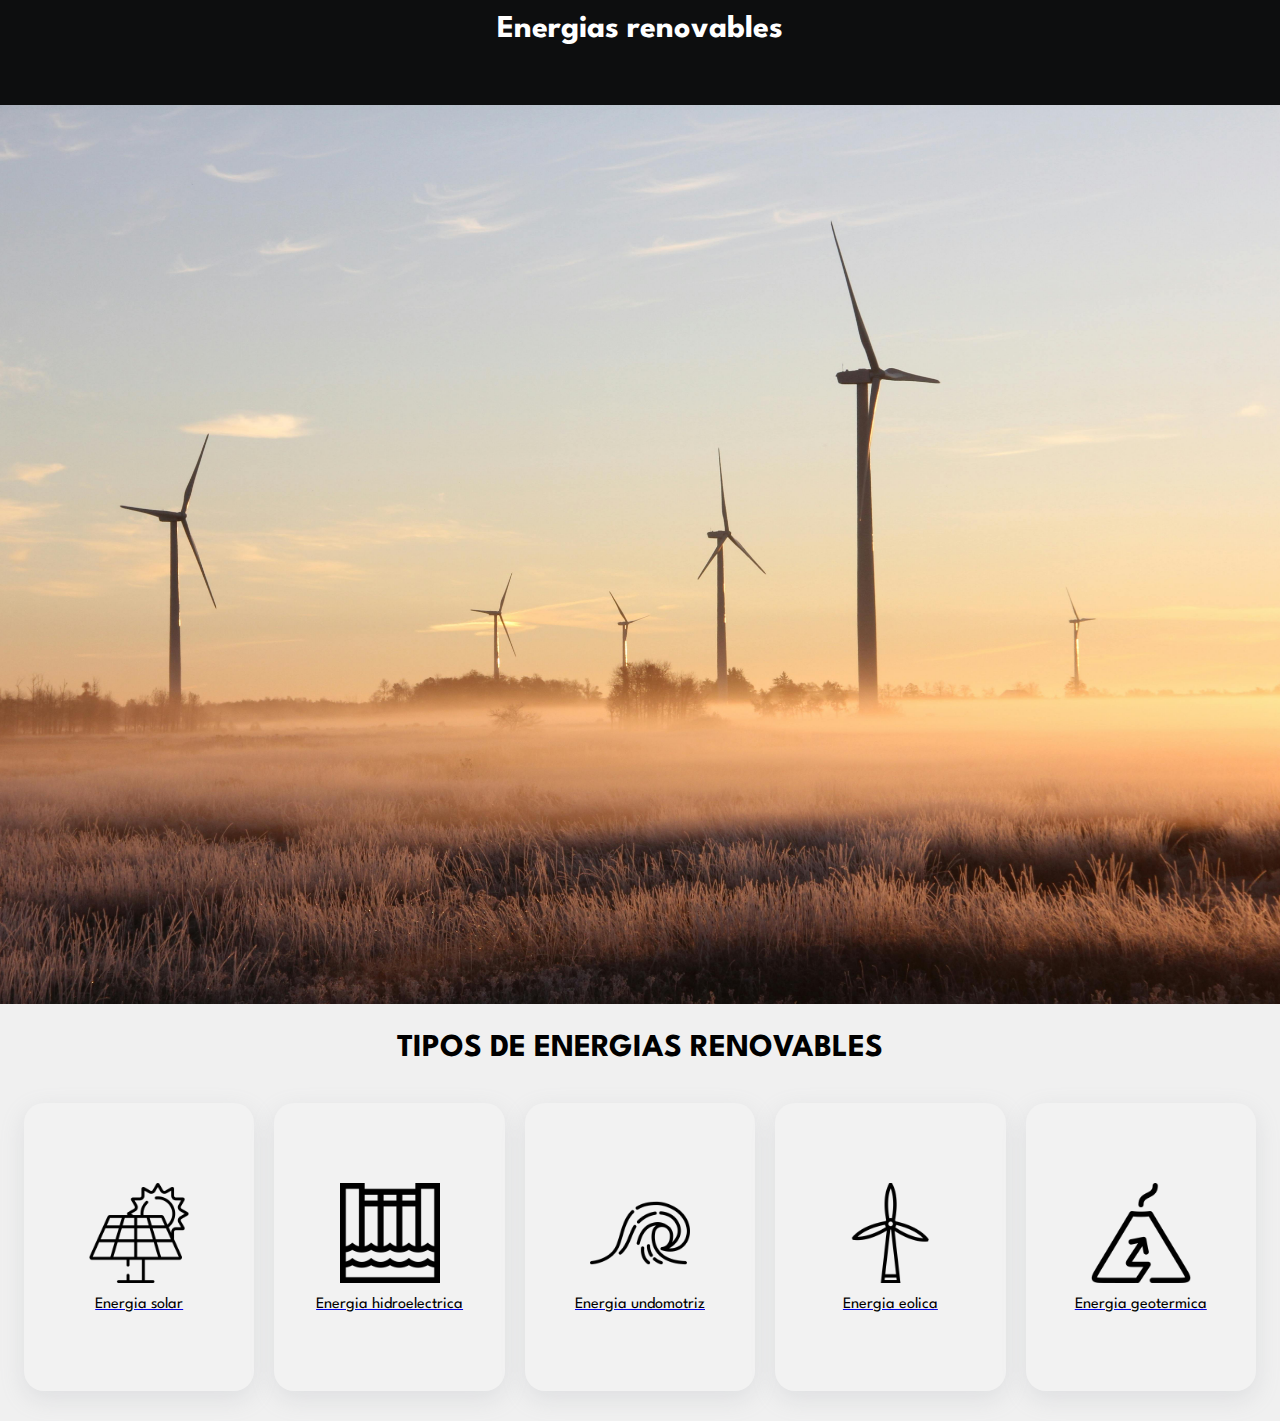
==== index.html @ 832289ff "Commi initial" ====
<!DOCTYPE html>
<html lang="en">
    <head>
        <meta charset="UTF-8">
        <meta name="viewport" content="width=device-width, initial-scale=1.0">
        <link href="https://fonts.googleapis.com/css?family=Spartan&display=swap" rel="stylesheet">
        <link  rel="icon"   href="./img/smart.png" type="image/png" />
        <link rel="stylesheet" href="css/index.css">
        <link rel="stylesheet" href="css/slider.css">
        <link rel="stylesheet" href="css/nivo-slider.css">
        <title>Energias renovables</title>
    </head>
    <header>
        <h1 class="logo">Energias renovables</h1>
    </header>
    <body>
        <div class="img"></div>
        <div class="box-tipos">
            <h1>TIPOS DE ENERGIAS RENOVABLES</h1>
            <div class="card">
                <a href="#"> <img src="img-boxs/power.png" alt="power" style="width: 100px; height: 100px;"> <p>Energia solar</p></a>
            </div>
            <div class="card">
                <a href="#"> <img src="img-boxs/hydroelectricity.png" alt="power" style="width: 100px; height: 100px;"><p> Energia hidroelectrica</p></a>
            </div>
            <div class="card">
                <a href="#"> <img src="img-boxs/wave.png" alt="power" style="width: 100px; height: 100px;"> <p>Energia undomotriz</p></a>
            </div>
            <div class="card">
                <a href="#"> <img src="img-boxs/wind.png" alt="power" style="width: 100px; height: 100px;"> <p>Energia eolica</p></a>
            </div>
            <div class="card">
                <a href="#"> <img src="img-boxs/geothermal-energy.png" alt="power" style="width: 100px; height: 100px;"> <p> Energia geotermica </p></a>
            </div>
        </div>
    </body>
</html>
---- css/index.css ----
*{
    margin: 0;
}

header {
    background-color: #0D0E0F;
    color: #fff;
    height: 105px;
    text-align: center;
    box-shadow: 0 3px 5px 0.3px rgba(0, 0, 0, .24);
}

body {
    background-color: #f0f0f0;
}

.logo {
    font-family: 'Spartan', sans-serif;
    padding-top: 15px;
    margin-bottom: 20px;
    font-weight: bold;
}

.img {
    background: url(../img-slider/background.jpg);
    height: calc(108vh - 73px);
    background-position: center;
    background-repeat: no-repeat;
    background-size: cover;
    z-index: 100;
}

.box-tipos {
    width: 100%;
    text-align: center;
    padding: 30px 0; /* Padding superior e inferior */
    display: flex;
    flex-wrap: wrap;
    justify-content: center;
    gap: 20px; /* Espacio entre los cards */
}

.box-tipos h1 {
    font-family: 'Spartan', sans-serif;
    margin-bottom: 20px; /* Separación inferior del título */
    width: 100%;
}

.box-tipos p {
    font-family: 'Spartan', sans-serif;
    color: black;
    padding-top: 10px;
}

.card {
    display: flex;
    flex-direction: column;
    align-items: center;
    justify-content: center;
    width: 18%;
    height: 18rem;
    background-color: #F2F2F2;
    border-radius: 20px;
    box-shadow: rgba(149, 157, 165, 0.2) 0px 8px 24px;
    text-align: center;
}

.card:hover {
    background-color: #DBDBDB;
}
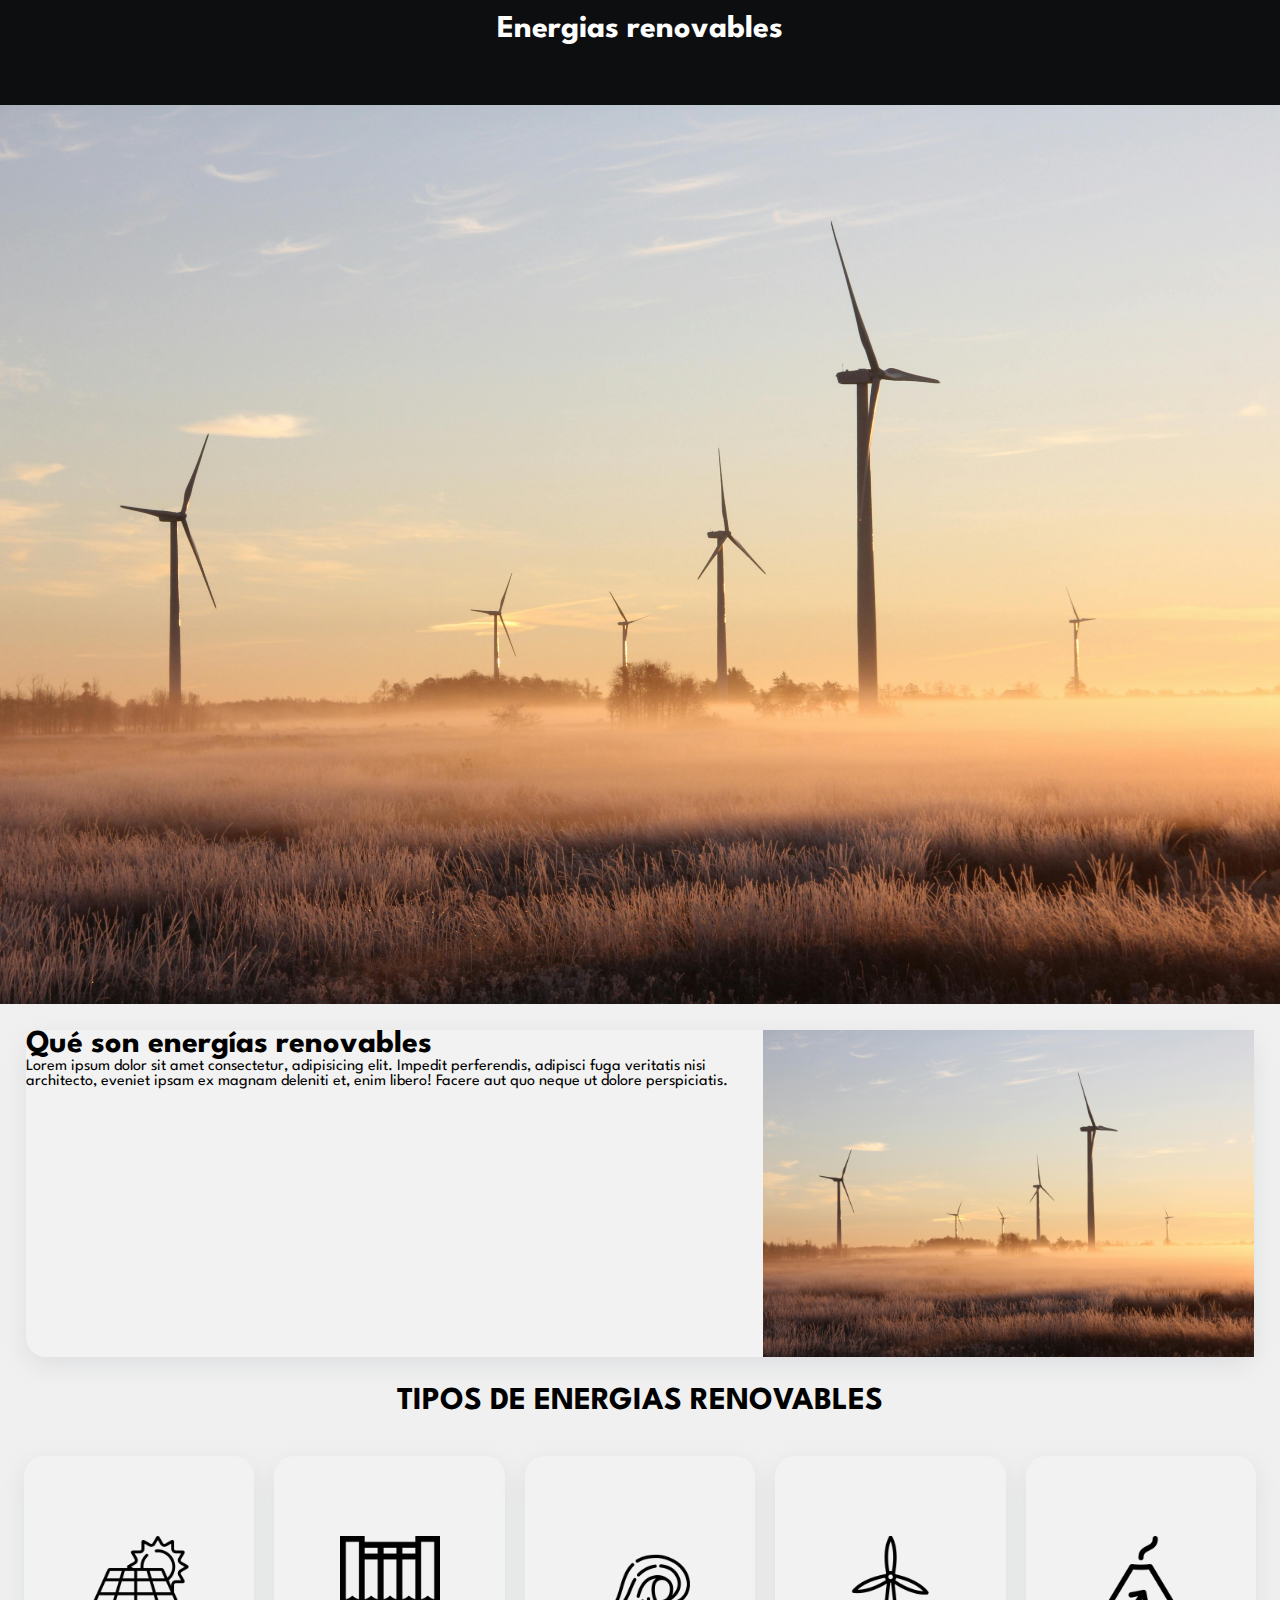
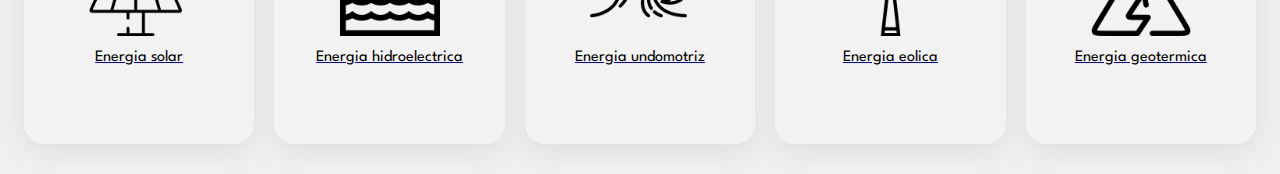
==== commit 3d8e9b2c: "Se agrega información para continuar con desarrollo" ====
--- a/index.html
+++ b/index.html
@@ -15,6 +15,15 @@
     </header>
     <body>
         <div class="img"></div>
+        <div class="content">
+            <div class="text">
+                <h1>Qué son energías renovables</h1>
+                <p>Lorem ipsum dolor sit amet consectetur, adipisicing elit. Impedit perferendis, adipisci fuga veritatis nisi architecto, eveniet ipsam ex magnam deleniti et, enim libero! Facere aut quo neque ut dolore perspiciatis.</p>
+            </div>
+            <img class="img-info" src="img-slider/background.jpg" alt="">
+        </div>
+
+
         <div class="box-tipos">
             <h1>TIPOS DE ENERGIAS RENOVABLES</h1>
             <div class="card">
--- a/css/index.css
+++ b/css/index.css
@@ -21,6 +21,26 @@
     font-weight: bold;
 }
 
+.content {
+    width: 96%;
+    margin: auto;
+    background-color: #F2F2F2;
+    border-radius: 20px;
+    display: flex;
+    box-shadow: rgba(149, 157, 165, 0.2) 0px 8px 24px;
+}
+
+.text {
+    flex: 1;
+    font-family: 'Spartan', sans-serif;
+}
+
+.img-info {
+    width: 40%;
+    max-width: 100%; /* Asegura que la imagen no sobrepase el contenedor */
+    height: auto; /* Mantiene la proporción de la imagen */
+}
+
 .img {
     background: url(../img-slider/background.jpg);
     height: calc(108vh - 73px);
@@ -28,6 +48,7 @@
     background-repeat: no-repeat;
     background-size: cover;
     z-index: 100;
+    margin-bottom: 2%;
 }
 
 .box-tipos {
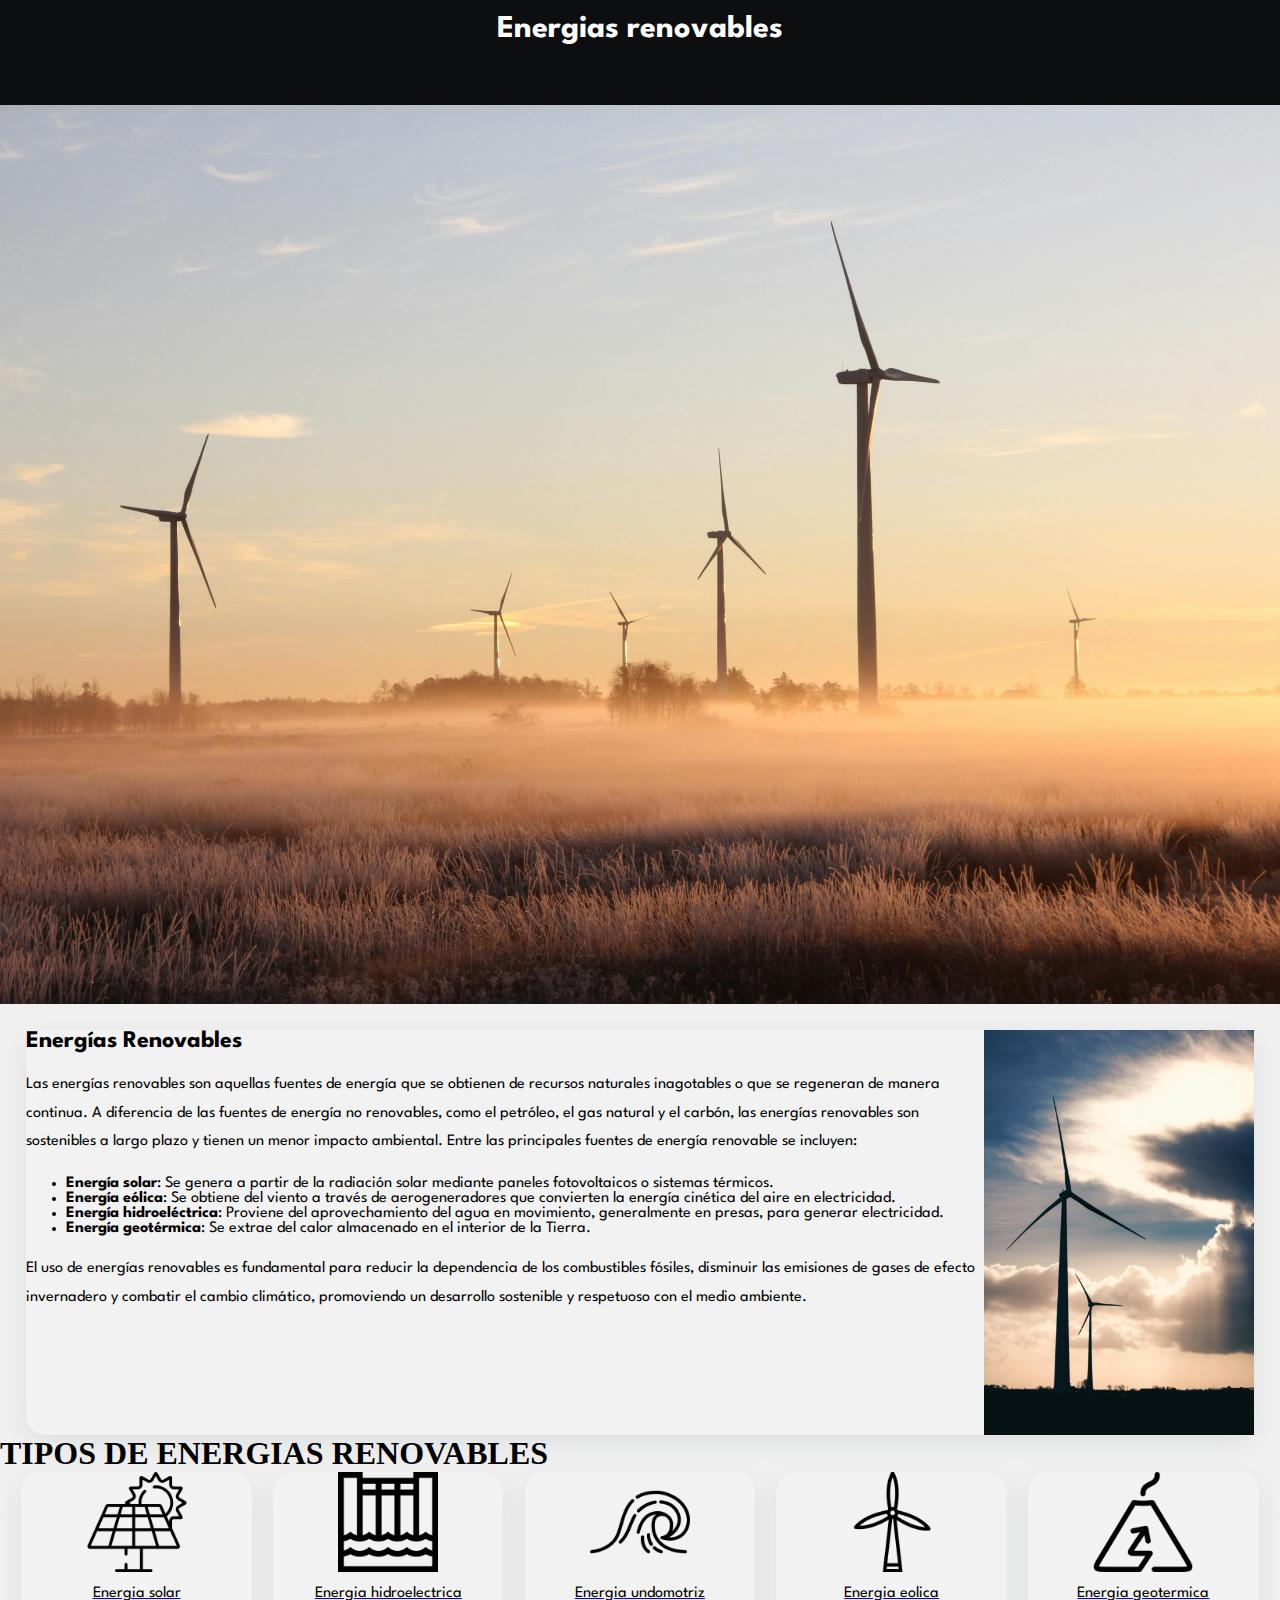
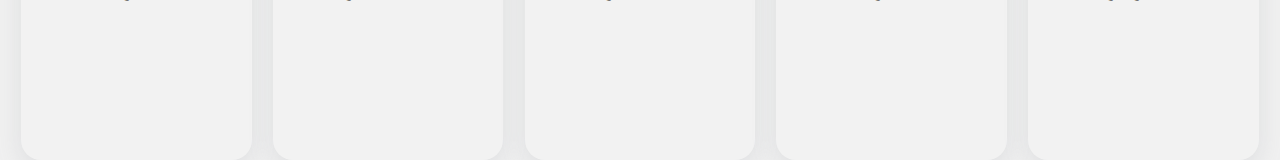
==== commit ed5669bc: "Se ajusta y agrega nueva información" ====
--- a/index.html
+++ b/index.html
@@ -17,15 +17,22 @@
         <div class="img"></div>
         <div class="content">
             <div class="text">
-                <h1>Qué son energías renovables</h1>
-                <p>Lorem ipsum dolor sit amet consectetur, adipisicing elit. Impedit perferendis, adipisci fuga veritatis nisi architecto, eveniet ipsam ex magnam deleniti et, enim libero! Facere aut quo neque ut dolore perspiciatis.</p>
+                <h2>Energías Renovables</h2>
+                <p>Las energías renovables son aquellas fuentes de energía que se obtienen de recursos naturales inagotables o que se regeneran de manera continua. A diferencia de las fuentes de energía no renovables, como el petróleo, el gas natural y el carbón, las energías renovables son sostenibles a largo plazo y tienen un menor impacto ambiental. Entre las principales fuentes de energía renovable se incluyen:</p>
+                <ul>
+                    <li><strong>Energía solar</strong>: Se genera a partir de la radiación solar mediante paneles fotovoltaicos o sistemas térmicos.</li>
+                    <li><strong>Energía eólica</strong>: Se obtiene del viento a través de aerogeneradores que convierten la energía cinética del aire en electricidad.</li>
+                    <li><strong>Energía hidroeléctrica</strong>: Proviene del aprovechamiento del agua en movimiento, generalmente en presas, para generar electricidad.</li>
+                    <li><strong>Energía geotérmica</strong>: Se extrae del calor almacenado en el interior de la Tierra.</li>
+                </ul>
+                <p>El uso de energías renovables es fundamental para reducir la dependencia de los combustibles fósiles, disminuir las emisiones de gases de efecto invernadero y combatir el cambio climático, promoviendo un desarrollo sostenible y respetuoso con el medio ambiente.</p>
             </div>
-            <img class="img-info" src="img-slider/background.jpg" alt="">
+            <img class="img-info" src="img-slider/info-energies.jpg" alt="">
         </div>
 
 
+        <h1>TIPOS DE ENERGIAS RENOVABLES</h1>
         <div class="box-tipos">
-            <h1>TIPOS DE ENERGIAS RENOVABLES</h1>
             <div class="card">
                 <a href="#"> <img src="img-boxs/power.png" alt="power" style="width: 100px; height: 100px;"> <p>Energia solar</p></a>
             </div>
--- a/css/index.css
+++ b/css/index.css
@@ -27,6 +27,7 @@
     background-color: #F2F2F2;
     border-radius: 20px;
     display: flex;
+    justify-content: space-between;
     box-shadow: rgba(149, 157, 165, 0.2) 0px 8px 24px;
 }
 
@@ -35,10 +36,14 @@
     font-family: 'Spartan', sans-serif;
 }
 
+.text p {
+    line-height: 1.80;
+    padding-top: 2%;
+    padding-bottom: 2%;
+}
+
 .img-info {
-    width: 40%;
-    max-width: 100%; /* Asegura que la imagen no sobrepase el contenedor */
-    height: auto; /* Mantiene la proporción de la imagen */
+    width: 22%;
 }
 
 .img {
@@ -47,18 +52,13 @@
     background-position: center;
     background-repeat: no-repeat;
     background-size: cover;
-    z-index: 100;
     margin-bottom: 2%;
 }
 
 .box-tipos {
     width: 100%;
-    text-align: center;
-    padding: 30px 0; /* Padding superior e inferior */
     display: flex;
-    flex-wrap: wrap;
-    justify-content: center;
-    gap: 20px; /* Espacio entre los cards */
+    justify-content: space-evenly;
 }
 
 .box-tipos h1 {
@@ -74,10 +74,6 @@
 }
 
 .card {
-    display: flex;
-    flex-direction: column;
-    align-items: center;
-    justify-content: center;
     width: 18%;
     height: 18rem;
     background-color: #F2F2F2;
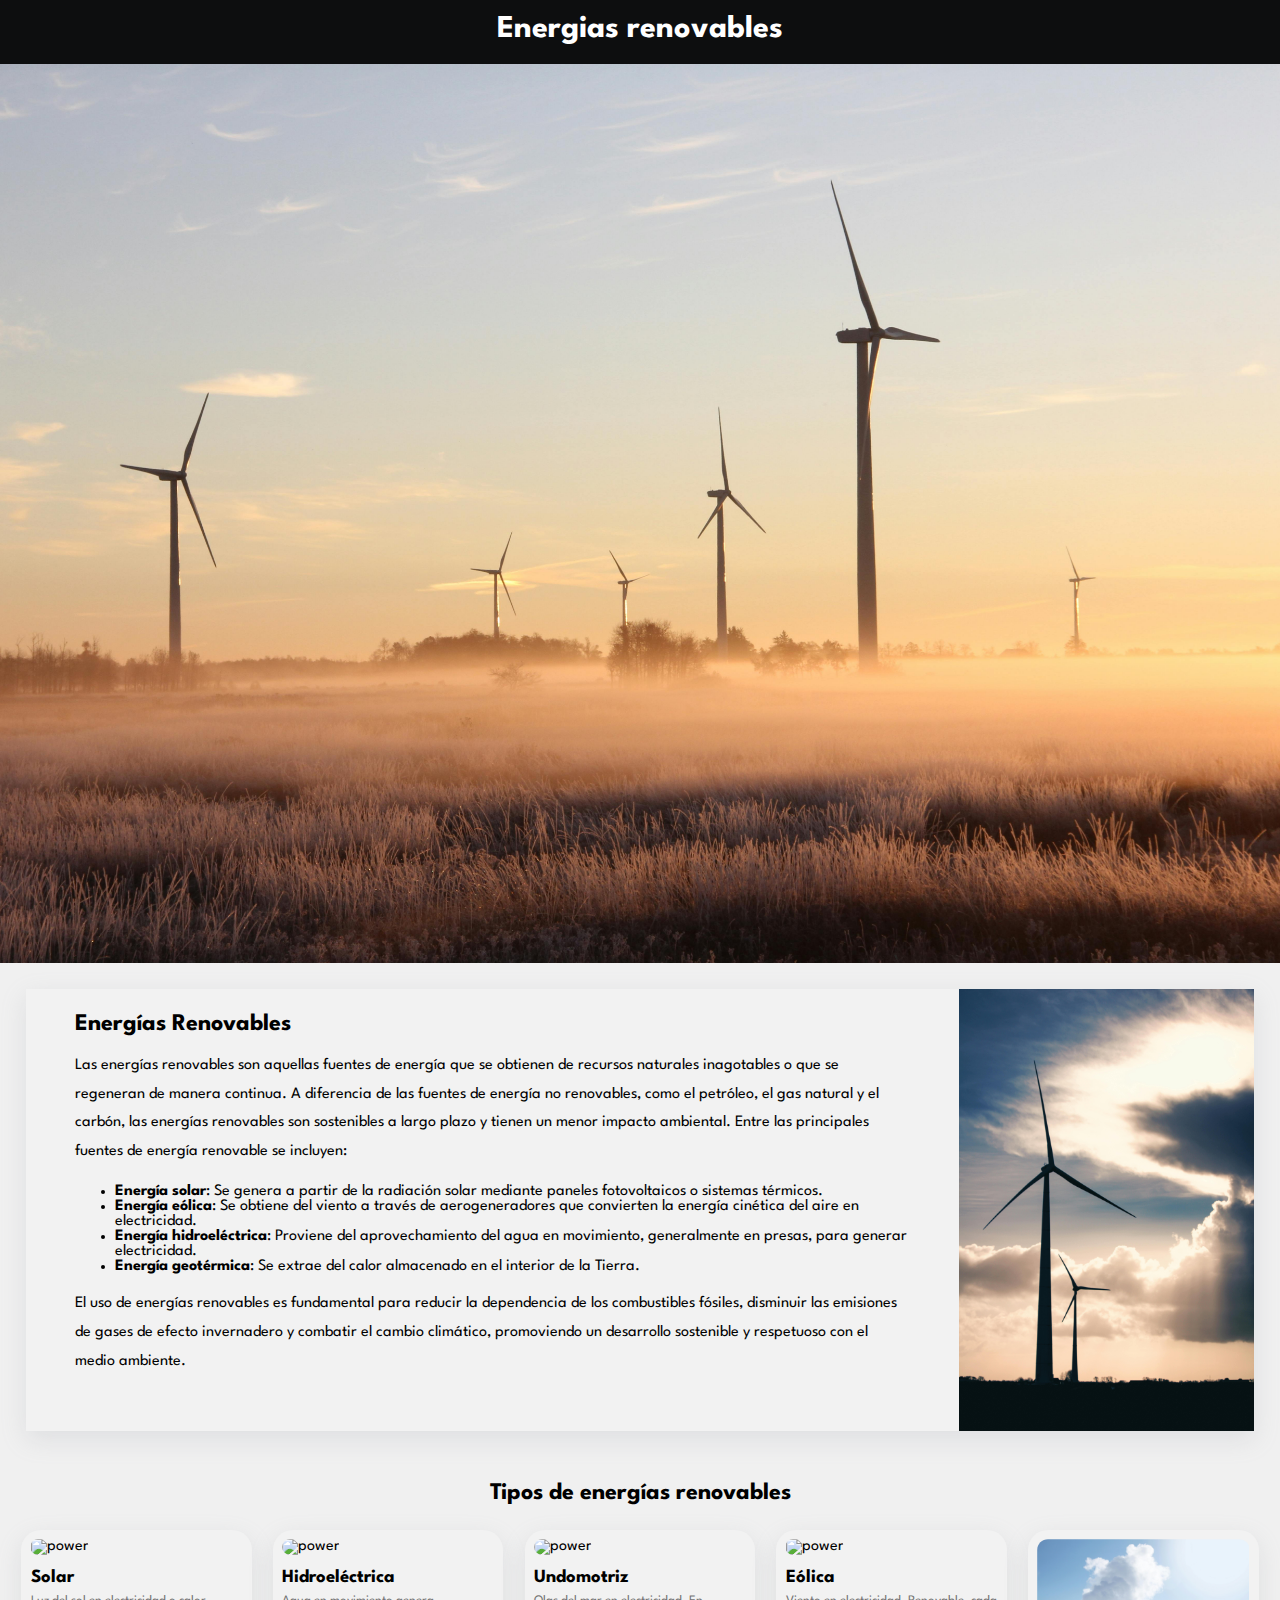
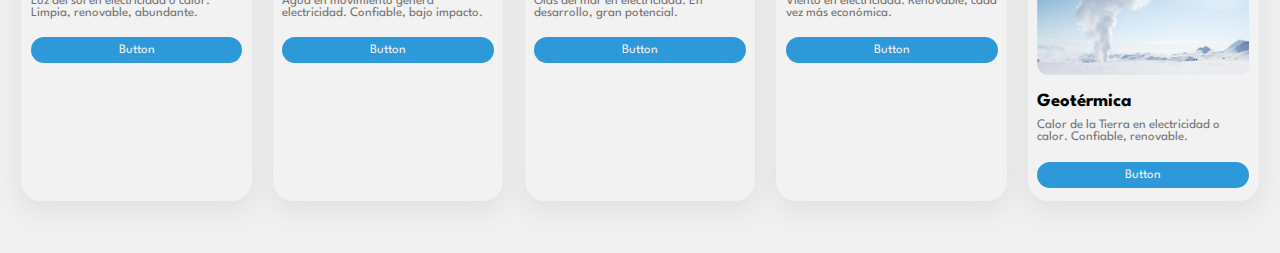
==== commit efe9c2b5: "Se ajustan componentes del home" ====
--- a/index.html
+++ b/index.html
@@ -27,26 +27,52 @@
                 </ul>
                 <p>El uso de energías renovables es fundamental para reducir la dependencia de los combustibles fósiles, disminuir las emisiones de gases de efecto invernadero y combatir el cambio climático, promoviendo un desarrollo sostenible y respetuoso con el medio ambiente.</p>
             </div>
-            <img class="img-info" src="img-slider/info-energies.jpg" alt="">
+            <img class="img-info" src="images/info-energies.jpg" alt="">
         </div>
 
-
-        <h1>TIPOS DE ENERGIAS RENOVABLES</h1>
-        <div class="box-tipos">
-            <div class="card">
-                <a href="#"> <img src="img-boxs/power.png" alt="power" style="width: 100px; height: 100px;"> <p>Energia solar</p></a>
-            </div>
-            <div class="card">
-                <a href="#"> <img src="img-boxs/hydroelectricity.png" alt="power" style="width: 100px; height: 100px;"><p> Energia hidroelectrica</p></a>
-            </div>
-            <div class="card">
-                <a href="#"> <img src="img-boxs/wave.png" alt="power" style="width: 100px; height: 100px;"> <p>Energia undomotriz</p></a>
-            </div>
-            <div class="card">
-                <a href="#"> <img src="img-boxs/wind.png" alt="power" style="width: 100px; height: 100px;"> <p>Energia eolica</p></a>
-            </div>
-            <div class="card">
-                <a href="#"> <img src="img-boxs/geothermal-energy.png" alt="power" style="width: 100px; height: 100px;"> <p> Energia geotermica </p></a>
+        <div class="content-2">
+            <h2>Tipos de energías renovables</h2>
+            <div class="box-tipos">
+                <div class="card">
+                    <img class="img-card" src="images/images-cards/energy-solar.png" alt="power" style="width: 92%;">
+                    <div class="text-card">
+                        <h3>Solar</h3>
+                        <p>Luz del sol en electricidad o calor. Limpia, renovable, abundante.</p>
+                    </div>
+                    <a href="/buttons/62" class="btn-card"> Button </a>
+                </div>
+                <div class="card">
+                    <img class="img-card" src="images/images-cards/energy-h.png" alt="power" style="width: 92%;">
+                    <div class="text-card">
+                        <h3>Hidroeléctrica</h3>
+                        <p>Agua en movimiento genera electricidad. Confiable, bajo impacto.</p>
+                    </div>
+                    <a href="/buttons/62" class="btn-card"> Button </a>
+                </div>
+                <div class="card">
+                    <img class="img-card" src="images/images-cards/energy-u.png" alt="power" style="width: 92%;">
+                    <div class="text-card">
+                        <h3>Undomotriz</h3>
+                        <p>Olas del mar en electricidad. En desarrollo, gran potencial.</p>
+                    </div>
+                    <a href="/buttons/62" class="btn-card"> Button </a>
+                </div>
+                <div class="card">
+                    <img class="img-card" src="images/images-cards/energy-e.png" alt="power" style="width: 92%;">
+                    <div class="text-card">
+                        <h3>Eólica</h3>
+                        <p>Viento en electricidad. Renovable, cada vez más económica.</p>
+                    </div>
+                    <a href="/buttons/62" class="btn-card"> Button </a>
+                </div>
+                <div class="card">
+                    <img class="img-card" src="images/images-cards/energy-g.png" alt="power" style="width: 92%;">
+                    <div class="text-card">
+                        <h3>Geotérmica</h3>
+                        <p>Calor de la Tierra en electricidad o calor. Confiable, renovable.</p>
+                    </div>
+                    <a href="/buttons/62" class="btn-card"> Button </a>
+                </div>
             </div>
         </div>
     </body>
--- a/css/index.css
+++ b/css/index.css
@@ -1,11 +1,12 @@
 *{
     margin: 0;
+    font-family: 'Spartan', sans-serif;
 }
 
 header {
     background-color: #0D0E0F;
     color: #fff;
-    height: 105px;
+    height: 4rem;
     text-align: center;
     box-shadow: 0 3px 5px 0.3px rgba(0, 0, 0, .24);
 }
@@ -25,29 +26,35 @@
     width: 96%;
     margin: auto;
     background-color: #F2F2F2;
-    border-radius: 20px;
     display: flex;
     justify-content: space-between;
     box-shadow: rgba(149, 157, 165, 0.2) 0px 8px 24px;
 }
 
+.content-2 {
+    margin: 4% 0;
+}
+
+.content-2 h2{
+    text-align: center;
+    margin-bottom: 2%;
+}
+
 .text {
-    flex: 1;
-    font-family: 'Spartan', sans-serif;
+    padding: 2% 4%;
 }
 
 .text p {
     line-height: 1.80;
-    padding-top: 2%;
-    padding-bottom: 2%;
+    padding: 2% 0;
 }
 
 .img-info {
-    width: 22%;
+    width: 24%;
 }
 
 .img {
-    background: url(../img-slider/background.jpg);
+    background: url(../images/background.jpg);
     height: calc(108vh - 73px);
     background-position: center;
     background-repeat: no-repeat;
@@ -61,27 +68,51 @@
     justify-content: space-evenly;
 }
 
-.box-tipos h1 {
-    font-family: 'Spartan', sans-serif;
-    margin-bottom: 20px; /* Separación inferior del título */
-    width: 100%;
+.box-tipos h3, p {
+    padding: 2% 4%;
 }
 
 .box-tipos p {
-    font-family: 'Spartan', sans-serif;
-    color: black;
-    padding-top: 10px;
+    font-size: small;
+    color: #727272;
 }
+
+.box-tipos a {
+    margin: 6% 4%;
+}
+
 
 .card {
     width: 18%;
-    height: 18rem;
+    height: auto;
     background-color: #F2F2F2;
     border-radius: 20px;
     box-shadow: rgba(149, 157, 165, 0.2) 0px 8px 24px;
-    text-align: center;
 }
 
-.card:hover {
-    background-color: #DBDBDB;
+
+.img-card {
+    padding: 4% 4%;
+    border-radius: 20px;
+}
+
+.text-card {
+    height: auto;
+}
+
+.btn-card {
+    color: #F2F2F2;
+    background-color: #2d99d8;
+    border-radius: 50px;
+    display: flex;
+    justify-content: center;
+    align-items: center;
+    height: 2em;
+    width: 92%;
+    font-size: small;
+    text-decoration: none;
+}
+
+.btn-card:hover {
+    background-color: #1f74a5;
 }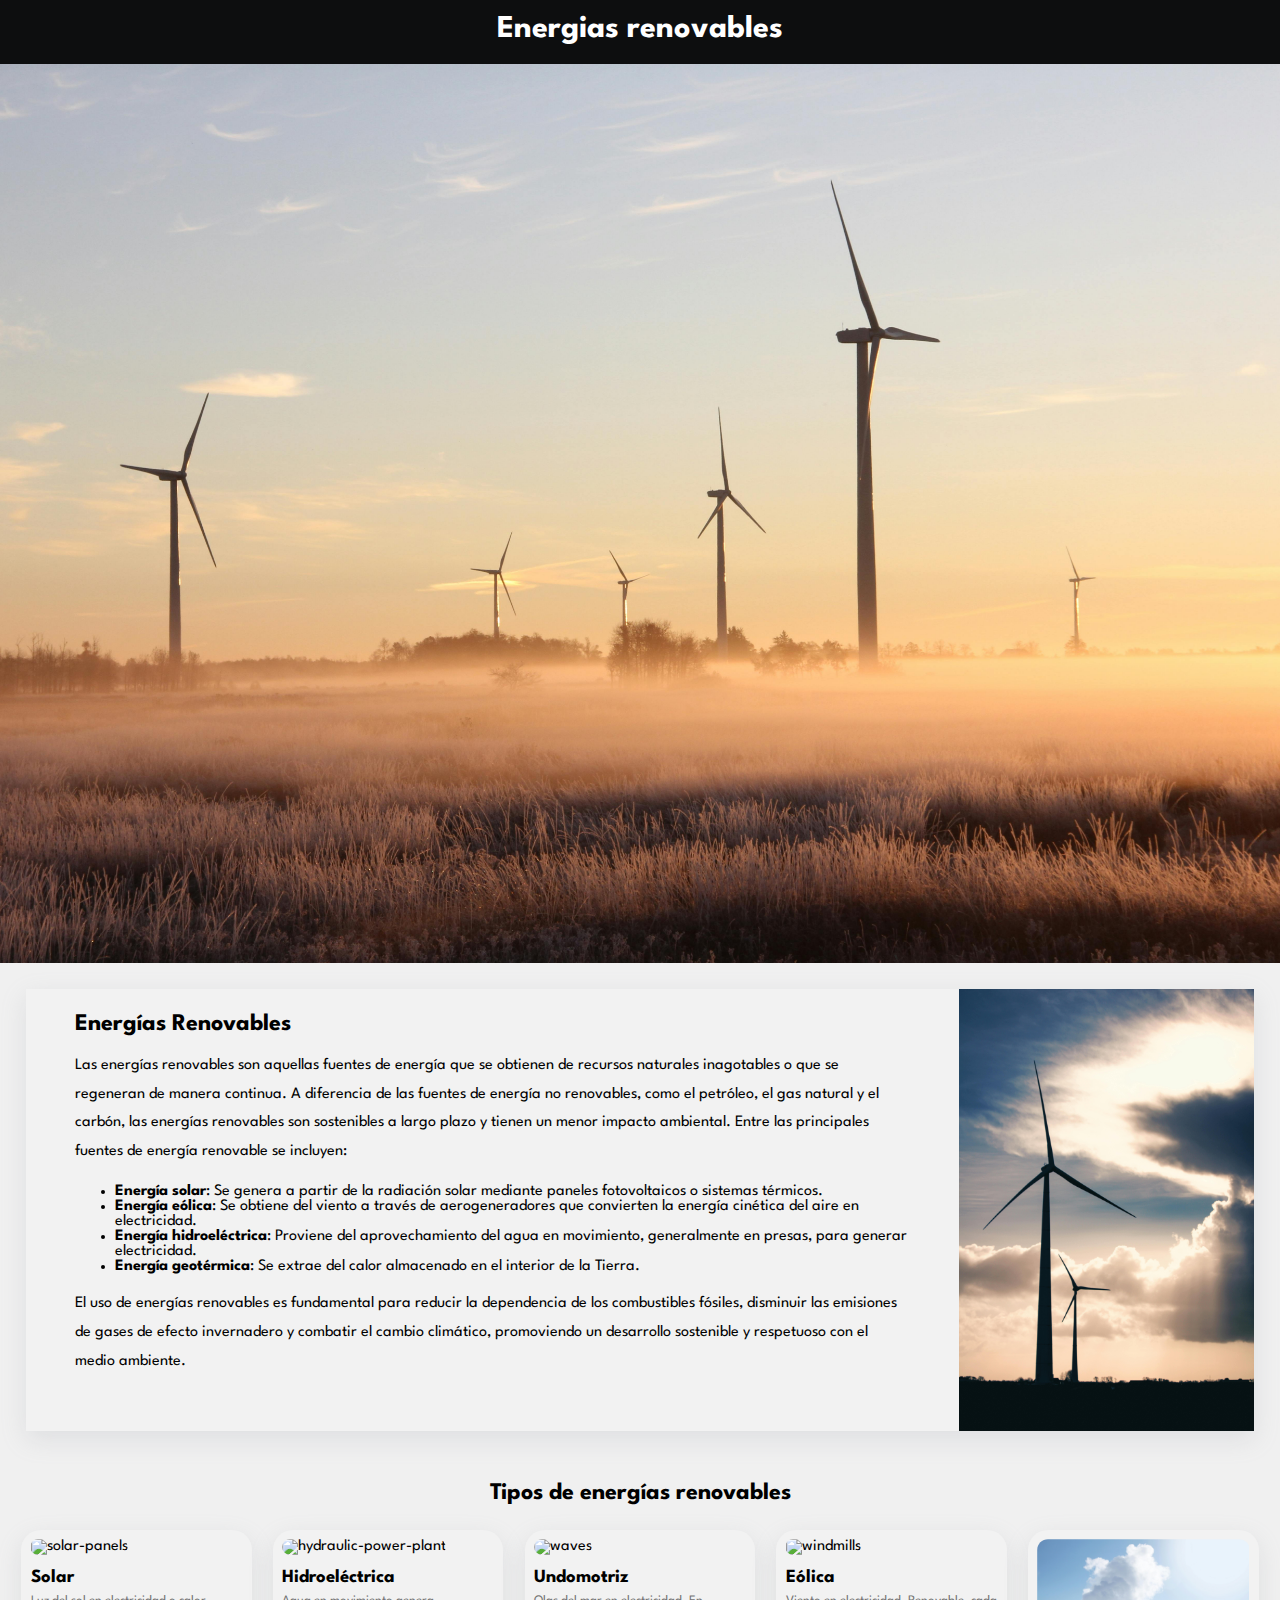
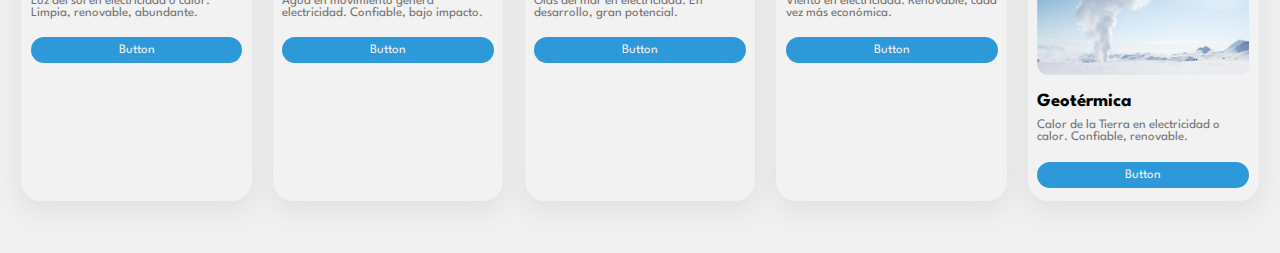
==== commit ce2c5833: "Se realiza ajustes responsive" ====
--- a/index.html
+++ b/index.html
@@ -4,20 +4,28 @@
         <meta charset="UTF-8">
         <meta name="viewport" content="width=device-width, initial-scale=1.0">
         <link href="https://fonts.googleapis.com/css?family=Spartan&display=swap" rel="stylesheet">
-        <link  rel="icon"   href="./img/smart.png" type="image/png" />
+        <link  rel="icon" href="./img/smart.png" type="image/png" />
         <link rel="stylesheet" href="css/index.css">
-        <link rel="stylesheet" href="css/slider.css">
-        <link rel="stylesheet" href="css/nivo-slider.css">
         <title>Energias renovables</title>
     </head>
+    <!-- START HEADER -->
     <header>
-        <h1 class="logo">Energias renovables</h1>
+        <h1 class="title-header">Energias renovables</h1>
     </header>
+    <!-- END HEADER -->
+    <!-- START CONTENT PAGE -->
     <body>
-        <div class="img"></div>
-        <div class="content">
-            <div class="text">
+        <!-- START HOME IMAGE -->
+        <div class="img-home"></div>
+        <!-- END HOME IMAGE -->
+        <!-- START CONTENT - DEFINITION OF RENEWABLE ENERGIES -->
+        <div class="content-one">
+            <!-- START TEXT DEFINING RENEWABLE ENERGIES -->
+            <div class="definition-text">
+                <!-- START DEFINITION TITLE -->
                 <h2>Energías Renovables</h2>
+                <!-- END DEFINITION TITLE -->
+                <!-- START DEFINITION -->
                 <p>Las energías renovables son aquellas fuentes de energía que se obtienen de recursos naturales inagotables o que se regeneran de manera continua. A diferencia de las fuentes de energía no renovables, como el petróleo, el gas natural y el carbón, las energías renovables son sostenibles a largo plazo y tienen un menor impacto ambiental. Entre las principales fuentes de energía renovable se incluyen:</p>
                 <ul>
                     <li><strong>Energía solar</strong>: Se genera a partir de la radiación solar mediante paneles fotovoltaicos o sistemas térmicos.</li>
@@ -26,54 +34,75 @@
                     <li><strong>Energía geotérmica</strong>: Se extrae del calor almacenado en el interior de la Tierra.</li>
                 </ul>
                 <p>El uso de energías renovables es fundamental para reducir la dependencia de los combustibles fósiles, disminuir las emisiones de gases de efecto invernadero y combatir el cambio climático, promoviendo un desarrollo sostenible y respetuoso con el medio ambiente.</p>
+                <!-- END DEFINITION -->
             </div>
-            <img class="img-info" src="images/info-energies.jpg" alt="">
+            <!-- END TEXT DEFINING RENEWABLE ENERGIES -->
+            <!-- START IMAGE DEFINITION -->
+            <img class="definition-img" src="images/info-energies.jpg" alt="windmills">
+            <!-- END IMAGE DEFINITION -->
         </div>
-
-        <div class="content-2">
+        <!-- END CONTENT - DEFINITION OF RENEWABLE ENERGIES -->
+        <!-- START CONTENT - TYPES OF ENERGIES -->
+        <div class="content-two">
+            <!-- START TITLE TYPES OF ENERGIES -->
             <h2>Tipos de energías renovables</h2>
-            <div class="box-tipos">
+            <!-- END TITLE TYPES OF ENERGIES -->
+            <!-- START CARDS -->
+            <div class="content-cards">
+                <!-- START SOLAR ENERGY -->
                 <div class="card">
-                    <img class="img-card" src="images/images-cards/energy-solar.png" alt="power" style="width: 92%;">
+                    <img class="img-card" src="images/images-cards/energy-solar.png" alt="solar-panels">
                     <div class="text-card">
                         <h3>Solar</h3>
                         <p>Luz del sol en electricidad o calor. Limpia, renovable, abundante.</p>
                     </div>
                     <a href="/buttons/62" class="btn-card"> Button </a>
                 </div>
+                <!-- END SOLAR ENERGY -->
+                <!-- START HYDRAULIC ENERGY -->
                 <div class="card">
-                    <img class="img-card" src="images/images-cards/energy-h.png" alt="power" style="width: 92%;">
+                    <img class="img-card" src="images/images-cards/energy-h.png" alt="hydraulic-power-plant">
                     <div class="text-card">
                         <h3>Hidroeléctrica</h3>
                         <p>Agua en movimiento genera electricidad. Confiable, bajo impacto.</p>
                     </div>
                     <a href="/buttons/62" class="btn-card"> Button </a>
                 </div>
+                <!-- END HYDRAULIC ENERGY -->
+                <!-- START UNDOMOTRIZ ENERGY -->
                 <div class="card">
-                    <img class="img-card" src="images/images-cards/energy-u.png" alt="power" style="width: 92%;">
+                    <img class="img-card" src="images/images-cards/energy-u.png" alt="waves">
                     <div class="text-card">
                         <h3>Undomotriz</h3>
                         <p>Olas del mar en electricidad. En desarrollo, gran potencial.</p>
                     </div>
                     <a href="/buttons/62" class="btn-card"> Button </a>
                 </div>
+                <!-- END UNDOMOTRIZ ENERGY -->
+                <!-- START WIND ENERGY -->
                 <div class="card">
-                    <img class="img-card" src="images/images-cards/energy-e.png" alt="power" style="width: 92%;">
+                    <img class="img-card" src="images/images-cards/energy-e.png" alt="windmills">
                     <div class="text-card">
                         <h3>Eólica</h3>
                         <p>Viento en electricidad. Renovable, cada vez más económica.</p>
                     </div>
                     <a href="/buttons/62" class="btn-card"> Button </a>
                 </div>
+                <!-- END WIND ENERGY -->
+                <!-- START GEOTHERMAL ENERGY -->
                 <div class="card">
-                    <img class="img-card" src="images/images-cards/energy-g.png" alt="power" style="width: 92%;">
+                    <img class="img-card" src="images/images-cards/energy-g.png" alt="steam">
                     <div class="text-card">
                         <h3>Geotérmica</h3>
                         <p>Calor de la Tierra en electricidad o calor. Confiable, renovable.</p>
                     </div>
                     <a href="/buttons/62" class="btn-card"> Button </a>
                 </div>
+                <!-- END GEOTHERMAL ENERGY -->
             </div>
+            <!-- END CARDS -->
         </div>
+        <!-- END CONTET - TYPES OF ENERGIES -->
     </body>
+    <!-- END CONTENT PAGE -->
 </html>--- a/css/index.css
+++ b/css/index.css
@@ -4,56 +4,55 @@
 }
 
 header {
-    background-color: #0D0E0F;
     color: #fff;
     height: 4rem;
+    background-color: #0D0E0F;
     text-align: center;
     box-shadow: 0 3px 5px 0.3px rgba(0, 0, 0, .24);
+}
+
+.title-header {
+    font-weight: bold;
+    padding-top: 15px;
+    margin-bottom: 20px;
 }
 
 body {
     background-color: #f0f0f0;
 }
 
-.logo {
-    font-family: 'Spartan', sans-serif;
-    padding-top: 15px;
-    margin-bottom: 20px;
-    font-weight: bold;
-}
-
-.content {
+.content-one {
     width: 96%;
     margin: auto;
+    display: flex;
     background-color: #F2F2F2;
-    display: flex;
     justify-content: space-between;
     box-shadow: rgba(149, 157, 165, 0.2) 0px 8px 24px;
 }
 
-.content-2 {
+.content-two {
     margin: 4% 0;
 }
 
-.content-2 h2{
+.content-two h2{
     text-align: center;
     margin-bottom: 2%;
 }
 
-.text {
+.definition-text {
     padding: 2% 4%;
 }
 
-.text p {
+.definition-text p {
     line-height: 1.80;
     padding: 2% 0;
 }
 
-.img-info {
+.definition-img {
     width: 24%;
 }
 
-.img {
+.img-home {
     background: url(../images/background.jpg);
     height: calc(108vh - 73px);
     background-position: center;
@@ -62,25 +61,24 @@
     margin-bottom: 2%;
 }
 
-.box-tipos {
+.content-cards {
     width: 100%;
     display: flex;
     justify-content: space-evenly;
 }
 
-.box-tipos h3, p {
+.content-cards h3, p {
     padding: 2% 4%;
 }
 
-.box-tipos p {
+.content-cards p {
     font-size: small;
     color: #727272;
 }
 
-.box-tipos a {
+.content-cards a {
     margin: 6% 4%;
 }
-
 
 .card {
     width: 18%;
@@ -90,8 +88,8 @@
     box-shadow: rgba(149, 157, 165, 0.2) 0px 8px 24px;
 }
 
-
 .img-card {
+    width: 92%;
     padding: 4% 4%;
     border-radius: 20px;
 }
@@ -115,4 +113,25 @@
 
 .btn-card:hover {
     background-color: #1f74a5;
+}
+
+@media handheld, only screen and (max-width: 480px) {
+    .content-cards {
+        display: flex;
+        flex-direction: column;
+        align-items: center;
+    }
+
+    .card {
+        width: 90%;
+        margin: 2% 0;
+        height: auto;
+        background-color: #F2F2F2;
+        border-radius: 20px;
+        box-shadow: rgba(149, 157, 165, 0.2) 0px 8px 24px;
+    }
+
+    .definition-img {
+        display: none;
+    }
 }